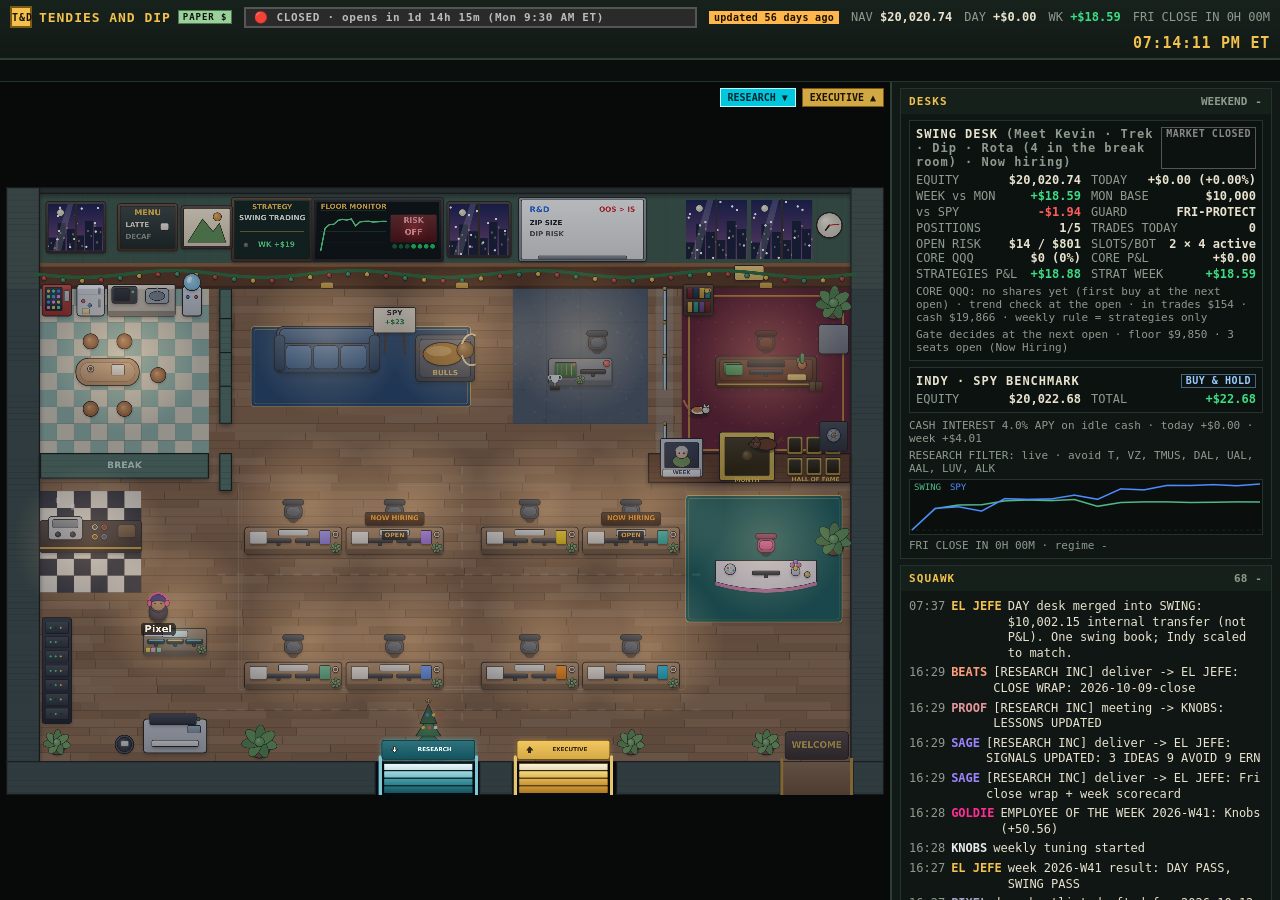
==== index.html @ c7380599 "Inset the reception rugs off the office wall." ====
<!doctype html>
<html lang="en">
<head>
<script>/* deep link: #b1 or ?floor=b1 opens Research Inc. B1 */ if (location.hash.toLowerCase() === "#b1" || /[?&]floor=b1\b/i.test(location.search)) location.replace("b1.html"); addEventListener("hashchange", function () { if (location.hash.toLowerCase() === "#b1") location.replace("b1.html"); });</script>
<meta charset="utf-8">
<meta name="viewport" content="width=device-width,initial-scale=1,viewport-fit=cover">
<meta name="theme-color" content="#0d1210">
<meta name="apple-mobile-web-app-capable" content="yes">
<meta name="apple-mobile-web-app-status-bar-style" content="black-translucent">
<link rel="icon" href="data:,">
<title>Tendies and Dip - Trading Floor (paper money)</title>
<style>
:root{--bg:#0d1210;--panel:#121a17;--line:#24332c;--ink:#e8e2cf;--dim:#8f9a8f;--gold:#f2c14e;--silver:#c9d1d9;--up:#3ddc84;--dn:#ff5c5c;--amber:#ffb84d;
  --mono:ui-monospace,"SF Mono",Menlo,Consolas,"DejaVu Sans Mono","Liberation Mono",monospace}
*{box-sizing:border-box}
html,body{margin:0;background:var(--bg);color:var(--ink);font-family:var(--mono);font-size:12px;-webkit-text-size-adjust:100%}
a{color:var(--gold)}
#top{position:sticky;top:0;z-index:20;display:flex;flex-wrap:wrap;align-items:center;gap:6px 12px;padding:6px 10px;
  padding-top:max(6px,env(safe-area-inset-top));padding-left:max(10px,env(safe-area-inset-left));padding-right:max(10px,env(safe-area-inset-right));
  background:linear-gradient(#18221d,#111915);border-bottom:2px solid #2d3f35}
.brand{display:flex;align-items:center;gap:7px;font-weight:800;letter-spacing:.08em;white-space:nowrap}
.logo{display:inline-grid;place-items:center;width:22px;height:22px;background:var(--gold);color:#1a1205;border:2px solid #7a5a12;font-size:10px;font-weight:900}
.brand b{color:var(--gold);font-size:13px}
.paper{font-size:9px;color:#111;background:#9ad19a;padding:1px 4px;border:1px solid #4c7a4c}
.pill{font-weight:800;letter-spacing:.06em;padding:2px 8px;border:2px solid;font-size:11px;white-space:nowrap}
.pill.live{color:#fff;background:#1a7a3c;border-color:#3ddc84}.pill.pre{color:#1b1200;background:var(--amber);border-color:#ffe0a3}
.pill.after{color:#cfe1ff;background:#26365a;border-color:#4c6aa8}.pill.closed{color:#bbb;background:#2a2a2a;border-color:#555}
#mkt{flex:1 1 auto;min-width:0;max-width:100%;overflow:hidden;text-overflow:ellipsis}
.age{font-size:10px;color:#9fb8a8;white-space:nowrap;letter-spacing:.03em}.age.stale{color:#1b1200;background:#ffb74d;padding:1px 5px;font-weight:800}
.stats{display:flex;gap:12px;flex-wrap:wrap;color:var(--dim);white-space:nowrap}.stats b{color:var(--ink)}
#clock{margin-left:auto;font-weight:800;font-size:15px;color:var(--gold);letter-spacing:.05em;white-space:nowrap}
.up{color:var(--up)!important}.dn{color:var(--dn)!important}.mut{color:var(--dim)}
#ticker{overflow:hidden;white-space:nowrap;background:#0a0f0d;border-bottom:1px solid var(--line);height:22px;line-height:22px;font-weight:700}
#tickInner{display:inline-block;padding-left:100%;animation:tick 60s linear infinite}
#tickInner span{margin-right:22px}
@keyframes tick{from{transform:translateX(0)}to{transform:translateX(-100%)}}
#main{display:block}
#floorWrap{position:relative;background:#070a09;display:flex;justify-content:center;align-items:center;overflow:hidden}
#floorWrap.zoomed{justify-content:flex-start;overflow-x:auto;-webkit-overflow-scrolling:touch}
#cv{display:block;image-rendering:pixelated;image-rendering:crisp-edges;touch-action:manipulation;cursor:pointer;flex:none}
#floorBtns{position:absolute;right:6px;top:6px;display:flex;gap:6px}
#floorBtns button{font:inherit;font-size:10px;font-weight:800;color:var(--ink);background:#1b2722cc;border:1px solid #3a5045;padding:3px 7px}
#panel{background:var(--panel);padding:6px 8px 20px;padding-left:max(8px,env(safe-area-inset-left));padding-right:max(8px,env(safe-area-inset-right));
  padding-bottom:max(20px,env(safe-area-inset-bottom))}
details{border:1px solid var(--line);background:#0f1613;margin:0 0 6px}
summary{cursor:pointer;list-style:none;padding:6px 8px;font-weight:800;letter-spacing:.1em;color:var(--gold);background:#16201b;display:flex;justify-content:space-between;align-items:center;font-size:11px}
summary::-webkit-details-marker{display:none}
summary::after{content:"+";color:var(--dim)}details[open]>summary::after{content:"-"}
summary .cnt{color:var(--dim);font-weight:600;letter-spacing:0;margin-left:auto;margin-right:8px}
.sec{padding:6px 8px}
.desk{border:1px solid var(--line);padding:6px;margin-bottom:6px;background:#0c120f}
.desk h4{margin:0 0 4px;display:flex;justify-content:space-between;font-size:12px;letter-spacing:.08em}
.grid2{display:grid;grid-template-columns:1fr 1fr;gap:2px 10px}
.kv{display:flex;justify-content:space-between;gap:6px;white-space:nowrap}.kv span:first-child{color:var(--dim)}
.badge{display:inline-block;padding:0 4px;font-size:10px;font-weight:800;border:1px solid;letter-spacing:.05em;white-space:nowrap}
.b-trade{color:#0b1;border-color:#2a6}.b-sit{color:var(--amber);border-color:#a77a2a}.b-bench{color:#ff8a8a;border-color:#a44}
.b-hold{color:#9cf;border-color:#468}.b-home{color:#888;border-color:#555}.b-act{color:var(--up);border-color:#2a6}
.gate{margin-top:4px;color:var(--dim);font-size:11px}
canvas.spark{width:100%;height:56px;display:block;background:#0a0f0d;border:1px solid var(--line);margin-top:4px}
.row{display:flex;gap:6px;align-items:center;padding:3px 0;border-bottom:1px dotted #1f2b25}
.row:last-child{border-bottom:0}
.sw{width:10px;height:10px;flex:none;border:1px solid #000}
.nm{font-weight:800;min-width:56px}
.grow{flex:1;min-width:0;overflow:hidden;text-overflow:ellipsis;white-space:nowrap}
.r{text-align:right;white-space:nowrap}
.sq{display:flex;gap:6px;padding:2px 0;line-height:1.3}.sq .t{color:var(--dim);flex:none}.sq .w{font-weight:800;flex:none}.sq .m{flex:1;min-width:0}
.sq.amb{opacity:.55;font-style:italic}
table{width:100%;border-collapse:collapse}td,th{padding:2px 3px;text-align:left;white-space:nowrap}th{color:var(--dim);font-weight:600;border-bottom:1px solid var(--line)}
td.n,th.n{text-align:right}
.lb .row .rank{width:16px;color:var(--dim)}
.medal{display:inline-block;width:12px;height:12px;border-radius:50%;border:2px solid;vertical-align:-2px;margin-right:4px}
.medal.s{background:#dfe6ee;border-color:#8b97a5}.medal.g{background:#ffd54a;border-color:#a87b00}
.hof{display:flex;gap:6px;flex-wrap:wrap;margin-top:4px}.hof span{border:2px solid #a87b00;background:#2a210a;padding:1px 5px;color:var(--gold)}
.watch{color:#9fd3ff}
footer{color:var(--dim);font-size:10px;padding:8px 2px;line-height:1.5}
#card{position:fixed;z-index:50;left:50%;bottom:max(12px,env(safe-area-inset-bottom));transform:translateX(-50%);width:min(380px,calc(100vw - 20px));max-height:70vh;overflow:auto;
  background:#fbf3dc;color:#1d1a12;border:3px solid #1d1a12;box-shadow:5px 5px 0 #000;padding:10px 12px;font-size:12px;line-height:1.4}
#card.hidden{display:none}#card h3{margin:0 0 4px;font-size:15px}#card .x{position:absolute;right:8px;top:4px;font-weight:900;cursor:pointer;font-size:16px}
#card .mut{color:#6b6450}#card table th{color:#6b6450;border-color:#c9bd9a}
/* side by side on landscape / desktop */
@media (min-width:760px) and (min-aspect-ratio:1/1){
  html,body{height:100%;overflow:hidden}
  body{display:flex;flex-direction:column}
  #main{flex:1;min-height:0;display:grid;grid-template-columns:minmax(0,1fr) 390px}
  #floorWrap{height:100%}
  #panel{overflow-y:auto;border-left:2px solid #2d3f35;height:100%}
  #zoomBtn{display:none}
}
@media (max-width:520px){#top{gap:4px 10px}.stats{gap:9px;font-size:11px}#clock{font-size:13px}.brand b{font-size:12px}
  #mkt{flex:1 1 auto;font-size:10px;letter-spacing:.04em;white-space:nowrap;text-align:center}.age{font-size:9px}}
</style>
</head>
<body>
<header id="top">
  <div class="brand"><span class="logo">T&amp;D</span><b>TENDIES AND DIP</b><span class="paper">PAPER $</span></div>
  <span id="mkt" class="pill closed" title="US stock market hours (ET)">CLOSED</span>
  <span id="age" class="age">loading...</span>
  <div class="stats"><span>NAV <b id="nav">-</b></span><span>DAY <b id="dpl">-</b></span><span>WK <b id="wpl">-</b></span><span id="fri" class="mut"></span></div>
  <span id="clock">--:--:-- ET</span>
</header>
<div id="ticker"><div id="tickInner">loading tape...</div></div>
<div id="main">
  <section id="floorWrap"><canvas id="cv" width="416" height="288" aria-label="Trading floor"></canvas>
    <div id="floorBtns"><button id="b1Btn" type="button" title="Stairs down to Research" style="color:#03262c;background:#00e5ffdd;border-color:#bff8ff">RESEARCH &#9660;</button><button id="phBtn" type="button" title="Stairs up to Executive" style="color:#1a1205;background:#f2c14edd;border-color:#7a5a12">EXECUTIVE &#9650;</button><button id="zoomBtn" type="button">ZOOM</button></div></section>
  <aside id="panel">
    <details open id="s-desks"><summary>DESKS <span class="cnt" id="c-desks"></span></summary><div class="sec" id="desks"></div></details>
    <details open id="s-squawk"><summary>SQUAWK <span class="cnt" id="c-squawk"></span></summary><div class="sec" id="squawk"></div></details>
    <details open id="s-chat"><summary>OFFICE CHATTER <span class="cnt" id="c-chat"></span></summary><div class="sec" id="chat"></div></details>
    <details open id="s-ri"><summary>RESEARCH INC. (FLOOR BELOW) <span class="cnt" id="c-ri"></span></summary><div class="sec" id="ri"></div></details>
    <details open id="s-roster"><summary>ROSTER <span class="cnt" id="c-roster"></span></summary><div class="sec" id="roster"></div></details>
    <details open id="s-uni"><summary>UNIVERSE <span class="cnt" id="c-uni"></span></summary><div class="sec" id="uni"></div></details>
    <details open id="s-pos"><summary>POSITIONS &amp; WATCHLIST <span class="cnt" id="c-pos"></span></summary><div class="sec" id="pos"></div></details>
    <details open id="s-trades"><summary>RECENT TRADES <span class="cnt" id="c-trades"></span></summary><div class="sec" id="trades"></div></details>
    <details open id="s-awards"><summary>AWARDS & PROMOTIONS</summary><div class="sec lb" id="awards"></div></details>
    <details id="s-rd"><summary>R&amp;D: KNOBS + QUALIFICATION</summary><div class="sec" id="rd"></div></details>
    <footer><a id="b1Link" href="b1.html?v=exec4" style="color:#00e5ff;font-weight:800">&#9660; Research</a> &middot; <a id="phLink" href="top.html?v=exec4" style="color:#f2c14e;font-weight:800">&#9650; Executive</a> &middot; Simulated money only. Deterministic engine, zero tokens; this page just reads <code>state.json</code> (every 3 s live, every ~45 s on the always-on github.io copy).
      <br><span id="upd"></span></footer>
  </aside>
</div>
<div id="card" class="hidden"><span class="x" id="cardX">&times;</span><div id="cardBody"></div></div>
<script src="promo.js?v=promo1"></script>
<script src="floor2d.js?v=exec4"></script>
<script src="social.js?v=aisles1"></script>
<script src="seasons.js?v=aisles1"></script>
<script src="universe_panel.js?v=deskb1"></script>
<script src="rim_common.js?v=exec4"></script>
<script src="rim_floor.js?v=exec4"></script>
<script src="office_life.js?v=h2"></script>
<script src="exec_clock.js?v=ph1"></script>
<script src="exec_main.js?v=exec4"></script>
</body>
</html>
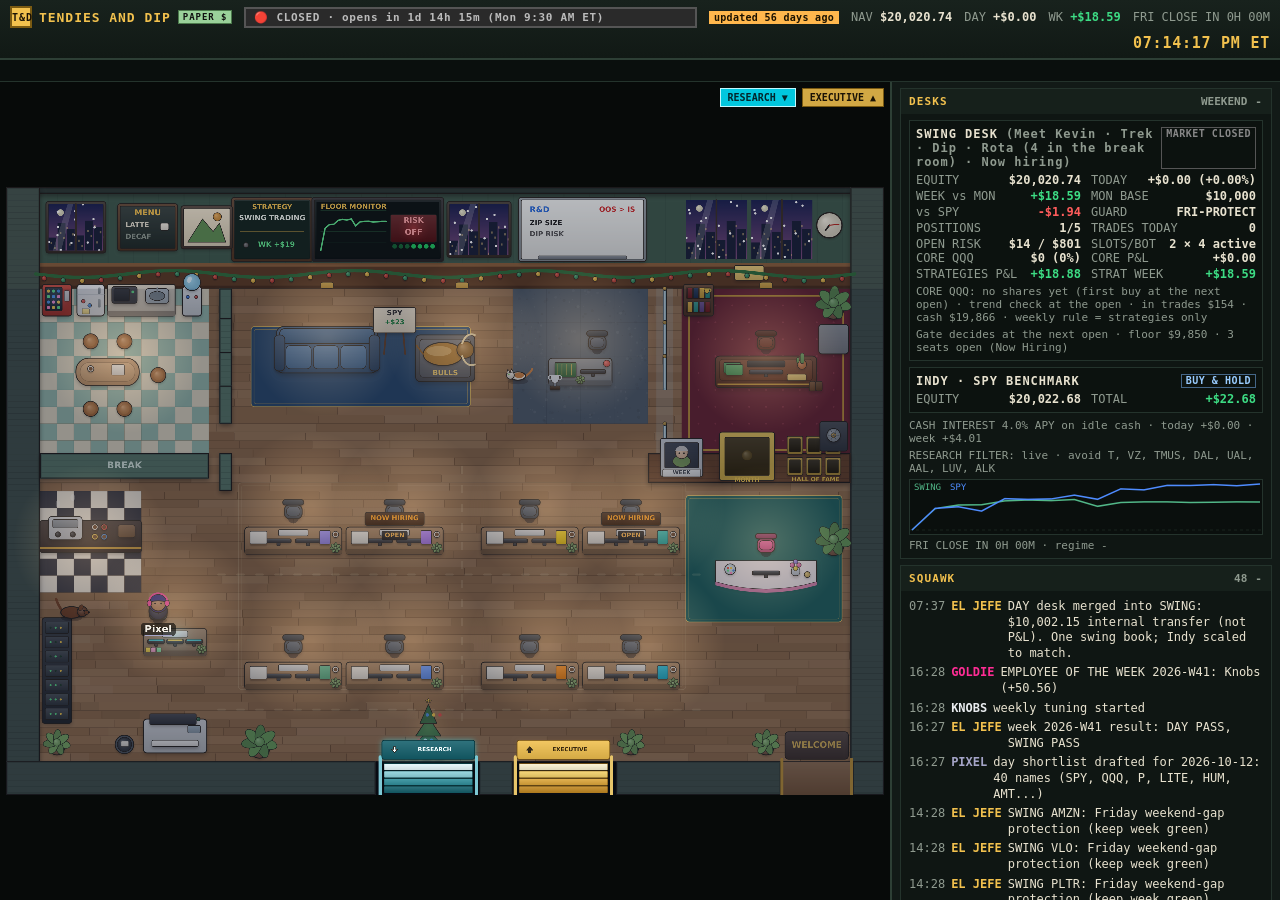
==== commit b6236774: "Name the CEO Ryan. Keep the internal id vance. Display strings and the handoff only. Cache query is " ====
--- a/index.html
+++ b/index.html
@@ -113,20 +113,20 @@
     <details open id="s-trades"><summary>RECENT TRADES <span class="cnt" id="c-trades"></span></summary><div class="sec" id="trades"></div></details>
     <details open id="s-awards"><summary>AWARDS & PROMOTIONS</summary><div class="sec lb" id="awards"></div></details>
     <details id="s-rd"><summary>R&amp;D: KNOBS + QUALIFICATION</summary><div class="sec" id="rd"></div></details>
-    <footer><a id="b1Link" href="b1.html?v=exec4" style="color:#00e5ff;font-weight:800">&#9660; Research</a> &middot; <a id="phLink" href="top.html?v=exec4" style="color:#f2c14e;font-weight:800">&#9650; Executive</a> &middot; Simulated money only. Deterministic engine, zero tokens; this page just reads <code>state.json</code> (every 3 s live, every ~45 s on the always-on github.io copy).
+    <footer><a id="b1Link" href="b1.html?v=exec5" style="color:#00e5ff;font-weight:800">&#9660; Research</a> &middot; <a id="phLink" href="top.html?v=exec5" style="color:#f2c14e;font-weight:800">&#9650; Executive</a> &middot; Simulated money only. Deterministic engine, zero tokens; this page just reads <code>state.json</code> (every 3 s live, every ~45 s on the always-on github.io copy).
       <br><span id="upd"></span></footer>
   </aside>
 </div>
 <div id="card" class="hidden"><span class="x" id="cardX">&times;</span><div id="cardBody"></div></div>
 <script src="promo.js?v=promo1"></script>
-<script src="floor2d.js?v=exec4"></script>
+<script src="floor2d.js?v=exec5"></script>
 <script src="social.js?v=aisles1"></script>
 <script src="seasons.js?v=aisles1"></script>
 <script src="universe_panel.js?v=deskb1"></script>
-<script src="rim_common.js?v=exec4"></script>
-<script src="rim_floor.js?v=exec4"></script>
+<script src="rim_common.js?v=exec5"></script>
+<script src="rim_floor.js?v=exec5"></script>
 <script src="office_life.js?v=h2"></script>
-<script src="exec_clock.js?v=ph1"></script>
-<script src="exec_main.js?v=exec4"></script>
+<script src="exec_clock.js?v=exec5"></script>
+<script src="exec_main.js?v=exec5"></script>
 </body>
 </html>
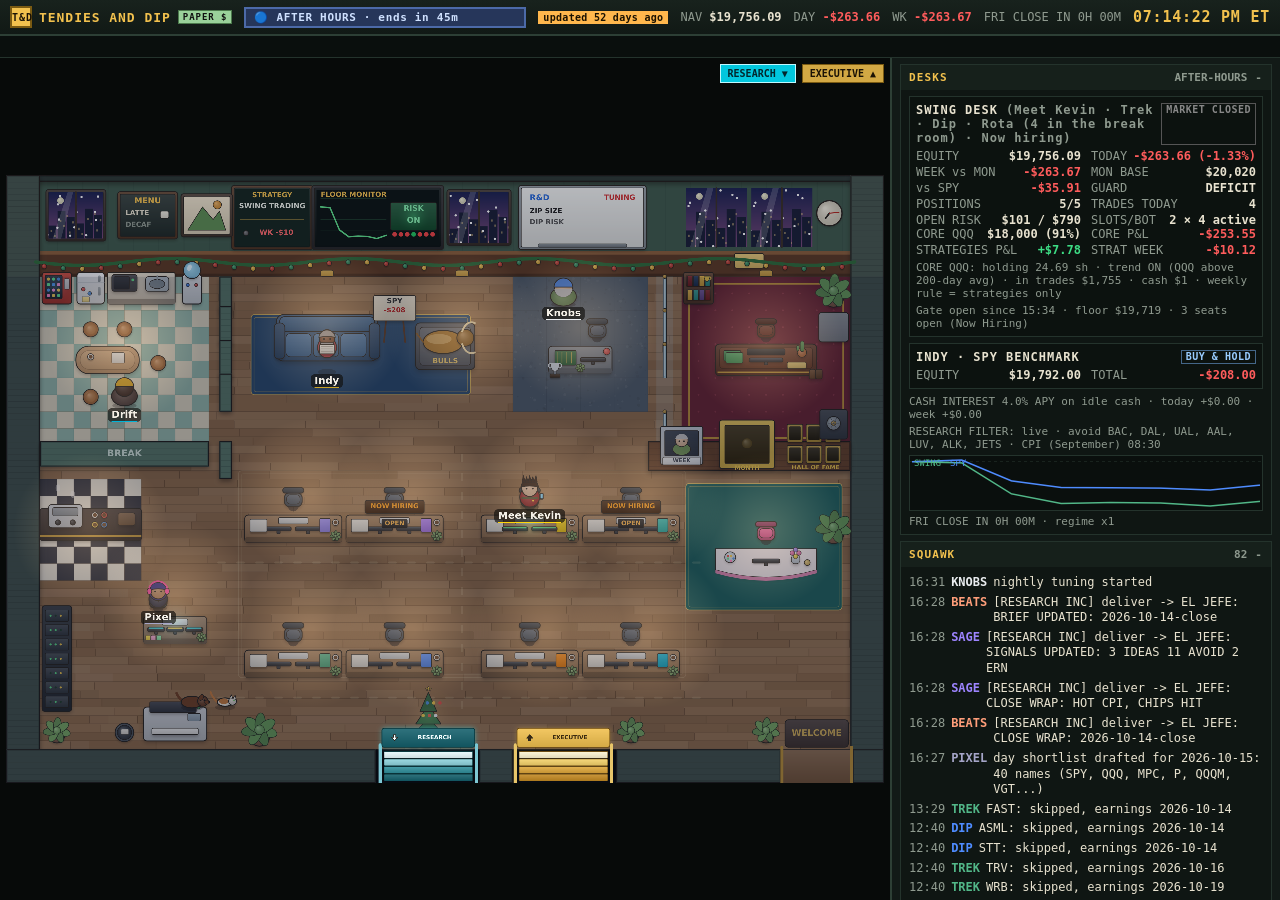
==== commit de2f02a3: "Executive suite cleanup: drop unreachable duplicate stair check, add mobile-web-app-capable meta" ====
--- a/index.html
+++ b/index.html
@@ -6,6 +6,7 @@
 <meta name="viewport" content="width=device-width,initial-scale=1,viewport-fit=cover">
 <meta name="theme-color" content="#0d1210">
 <meta name="apple-mobile-web-app-capable" content="yes">
+<meta name="mobile-web-app-capable" content="yes">
 <meta name="apple-mobile-web-app-status-bar-style" content="black-translucent">
 <link rel="icon" href="data:,">
 <title>Tendies and Dip - Trading Floor (paper money)</title>
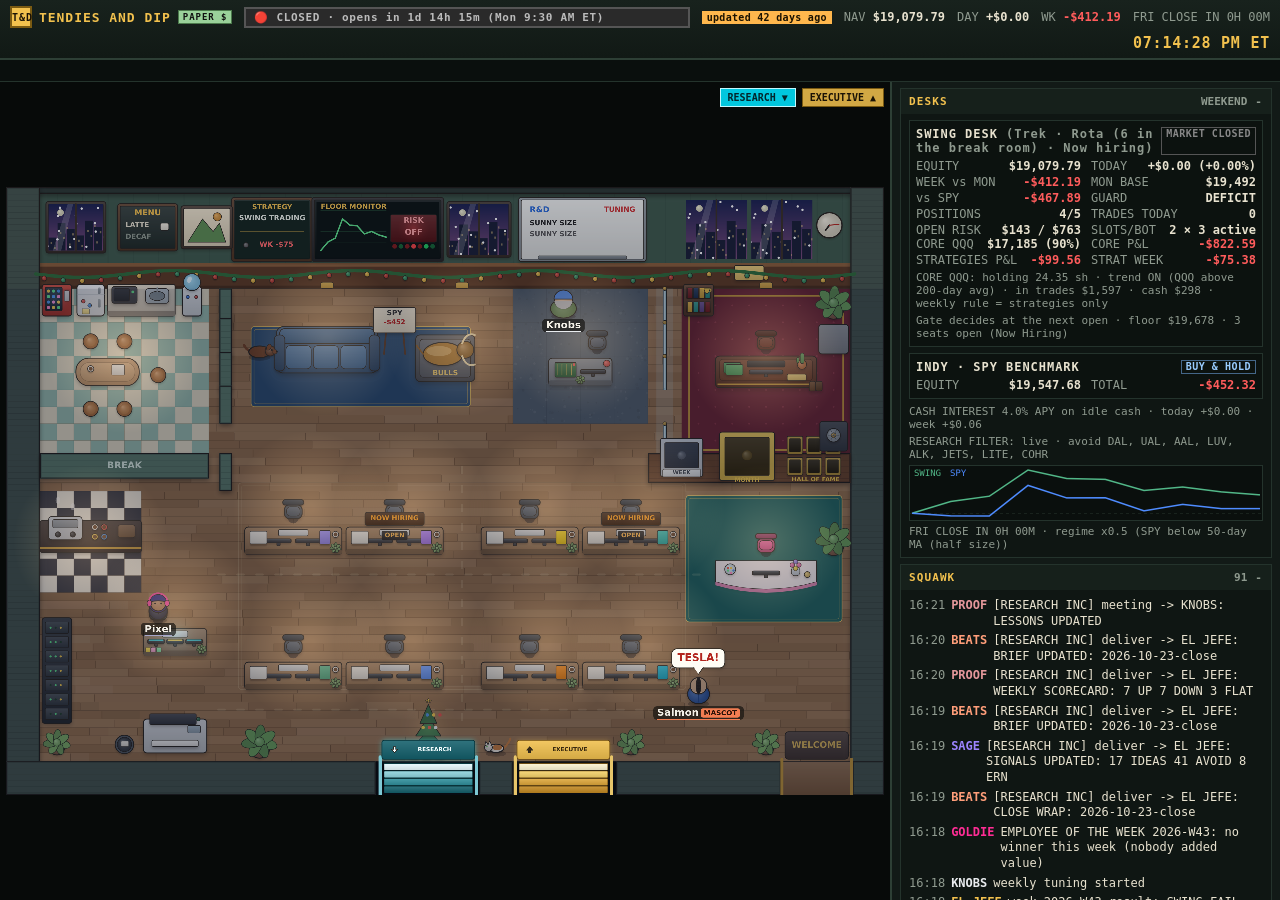
==== commit 4a026152: "Add Salmon office mascot (cosmetic only, not a trader)" ====
--- a/index.html
+++ b/index.html
@@ -129,5 +129,6 @@
 <script src="office_life.js?v=h2"></script>
 <script src="exec_clock.js?v=exec5"></script>
 <script src="exec_main.js?v=exec5"></script>
+<script src="salmon.js?v=salmon1"></script>
 </body>
 </html>
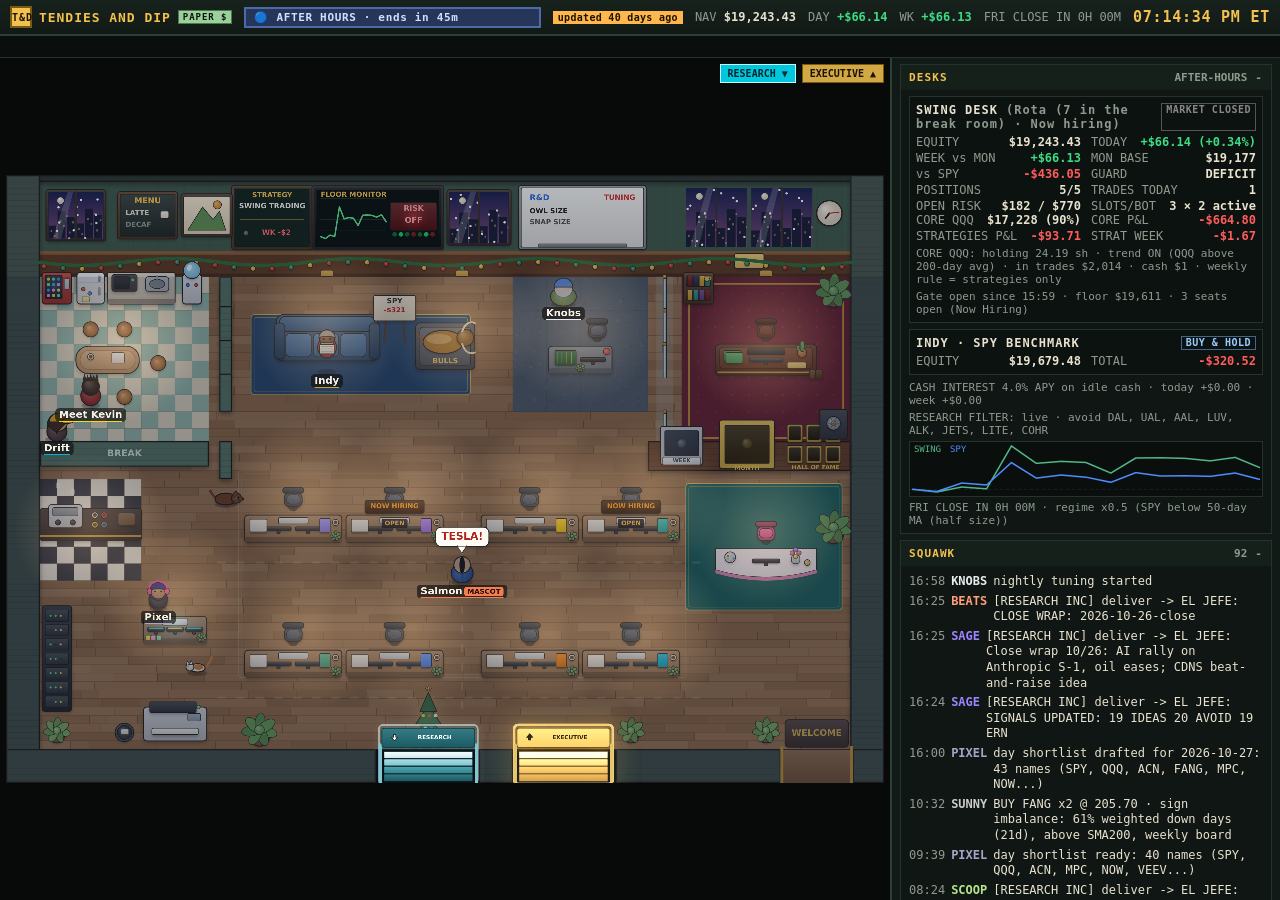
==== commit dd216dff: "Elevator/stairs: pulsing gold/white glow on all floors so floor navigation reads as clickable (reduc" ====
--- a/index.html
+++ b/index.html
@@ -9,6 +9,7 @@
 <meta name="mobile-web-app-capable" content="yes">
 <meta name="apple-mobile-web-app-status-bar-style" content="black-translucent">
 <link rel="icon" href="data:,">
+<link rel="stylesheet" href="elevator_glow.css?v=glow1">
 <title>Tendies and Dip - Trading Floor (paper money)</title>
 <style>
 :root{--bg:#0d1210;--panel:#121a17;--line:#24332c;--ink:#e8e2cf;--dim:#8f9a8f;--gold:#f2c14e;--silver:#c9d1d9;--up:#3ddc84;--dn:#ff5c5c;--amber:#ffb84d;
@@ -124,7 +125,7 @@
 <script src="social.js?v=aisles1"></script>
 <script src="seasons.js?v=aisles1"></script>
 <script src="universe_panel.js?v=deskb1"></script>
-<script src="rim_common.js?v=exec5"></script>
+<script src="rim_common.js?v=glow1"></script>
 <script src="rim_floor.js?v=exec5"></script>
 <script src="office_life.js?v=h2"></script>
 <script src="exec_clock.js?v=exec5"></script>
--- a/elevator_glow.css
+++ b/elevator_glow.css
@@ -0,0 +1,10 @@
+/* Floor-navigation buttons (stairs/elevator): gentle pulsing glow so they read as clickable. 2026-10-26.
+   Same 1.8 s ease-in-out loop as the in-scene stairs (rim_common.js). Static glow with prefers-reduced-motion. */
+@keyframes tdpNavPulse{0%,100%{box-shadow:0 0 3px 1px rgba(255,214,110,.45),0 0 0 0 rgba(255,255,255,0);filter:brightness(1)}
+  50%{box-shadow:0 0 10px 3px rgba(255,214,110,.85),0 0 4px 1px rgba(255,255,255,.55);filter:brightness(1.18)}}
+#phBtn,#b1Btn,#upBtn,#upBtn2,#downBtn{cursor:pointer;animation:tdpNavPulse 1.8s ease-in-out infinite}
+#phBtn:hover,#b1Btn:hover,#upBtn:hover,#upBtn2:hover,#downBtn:hover,
+#phBtn:active,#b1Btn:active,#upBtn:active,#upBtn2:active,#downBtn:active,
+#phBtn:focus-visible,#b1Btn:focus-visible,#upBtn:focus-visible,#upBtn2:focus-visible,#downBtn:focus-visible{
+  animation:none;box-shadow:0 0 14px 4px rgba(255,220,120,.95),0 0 6px 2px rgba(255,255,255,.8);filter:brightness(1.25)}
+@media (prefers-reduced-motion:reduce){#phBtn,#b1Btn,#upBtn,#upBtn2,#downBtn{animation:none;box-shadow:0 0 7px 2px rgba(255,214,110,.7)}}
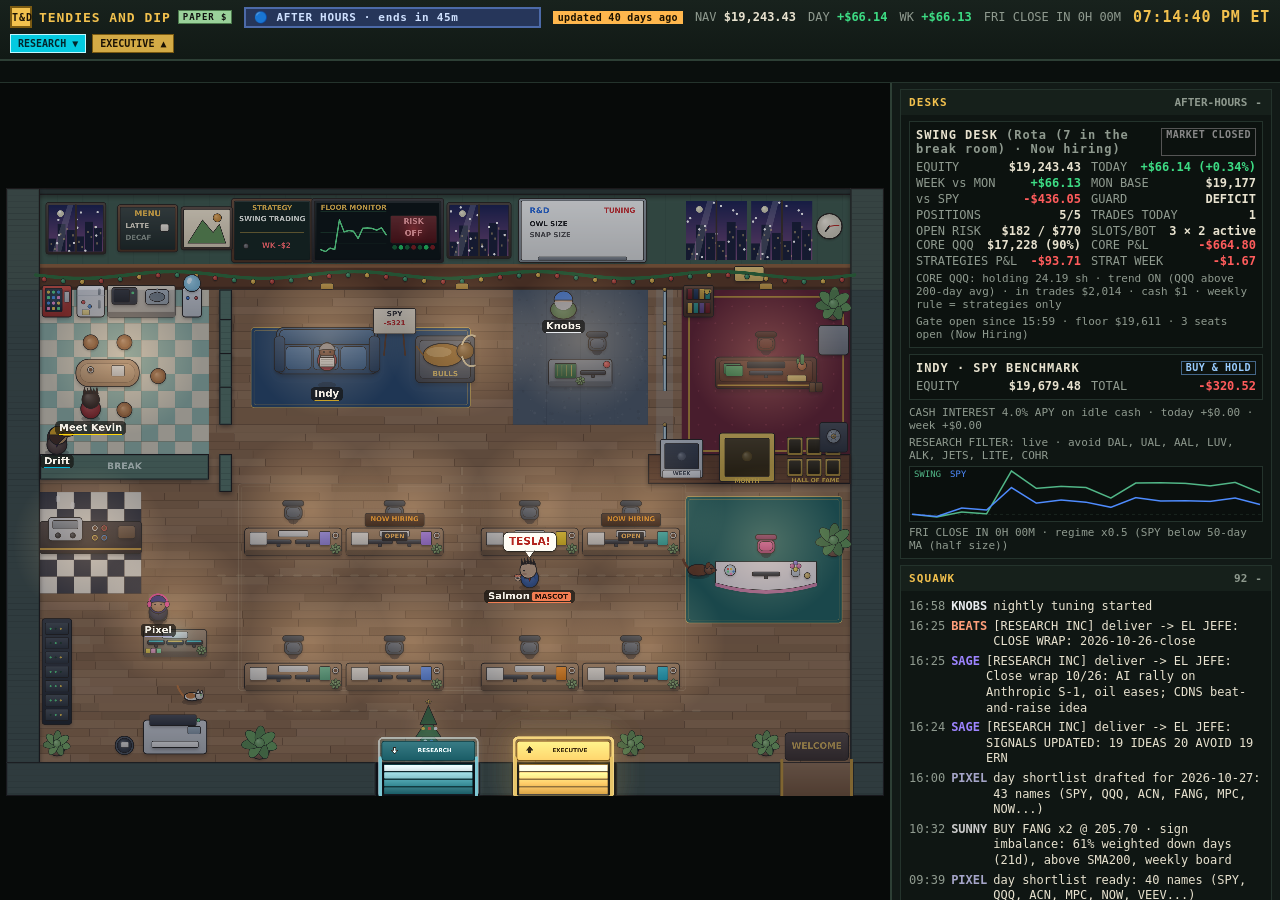
==== commit 6f71f00a: "Floor + zoom buttons moved into the header bar on all floors; scene window has no overlays" ====
--- a/index.html
+++ b/index.html
@@ -40,7 +40,7 @@
 #floorWrap{position:relative;background:#070a09;display:flex;justify-content:center;align-items:center;overflow:hidden}
 #floorWrap.zoomed{justify-content:flex-start;overflow-x:auto;-webkit-overflow-scrolling:touch}
 #cv{display:block;image-rendering:pixelated;image-rendering:crisp-edges;touch-action:manipulation;cursor:pointer;flex:none}
-#floorBtns{position:absolute;right:6px;top:6px;display:flex;gap:6px}
+#floorBtns{position:static;display:flex;flex-wrap:wrap;align-items:center;gap:6px;flex:0 0 auto}   /* floor + zoom buttons live in the header now: nothing overlays the scene */
 #floorBtns button{font:inherit;font-size:10px;font-weight:800;color:var(--ink);background:#1b2722cc;border:1px solid #3a5045;padding:3px 7px}
 #panel{background:var(--panel);padding:6px 8px 20px;padding-left:max(8px,env(safe-area-inset-left));padding-right:max(8px,env(safe-area-inset-right));
   padding-bottom:max(20px,env(safe-area-inset-bottom))}
@@ -99,11 +99,11 @@
   <span id="age" class="age">loading...</span>
   <div class="stats"><span>NAV <b id="nav">-</b></span><span>DAY <b id="dpl">-</b></span><span>WK <b id="wpl">-</b></span><span id="fri" class="mut"></span></div>
   <span id="clock">--:--:-- ET</span>
+  <div id="floorBtns"><button id="b1Btn" type="button" title="Stairs down to Research" style="color:#03262c;background:#00e5ffdd;border-color:#bff8ff">RESEARCH &#9660;</button><button id="phBtn" type="button" title="Stairs up to Executive" style="color:#1a1205;background:#f2c14edd;border-color:#7a5a12">EXECUTIVE &#9650;</button><button id="zoomBtn" type="button">ZOOM</button></div>
 </header>
 <div id="ticker"><div id="tickInner">loading tape...</div></div>
 <div id="main">
-  <section id="floorWrap"><canvas id="cv" width="416" height="288" aria-label="Trading floor"></canvas>
-    <div id="floorBtns"><button id="b1Btn" type="button" title="Stairs down to Research" style="color:#03262c;background:#00e5ffdd;border-color:#bff8ff">RESEARCH &#9660;</button><button id="phBtn" type="button" title="Stairs up to Executive" style="color:#1a1205;background:#f2c14edd;border-color:#7a5a12">EXECUTIVE &#9650;</button><button id="zoomBtn" type="button">ZOOM</button></div></section>
+  <section id="floorWrap"><canvas id="cv" width="416" height="288" aria-label="Trading floor"></canvas></section>
   <aside id="panel">
     <details open id="s-desks"><summary>DESKS <span class="cnt" id="c-desks"></span></summary><div class="sec" id="desks"></div></details>
     <details open id="s-squawk"><summary>SQUAWK <span class="cnt" id="c-squawk"></span></summary><div class="sec" id="squawk"></div></details>
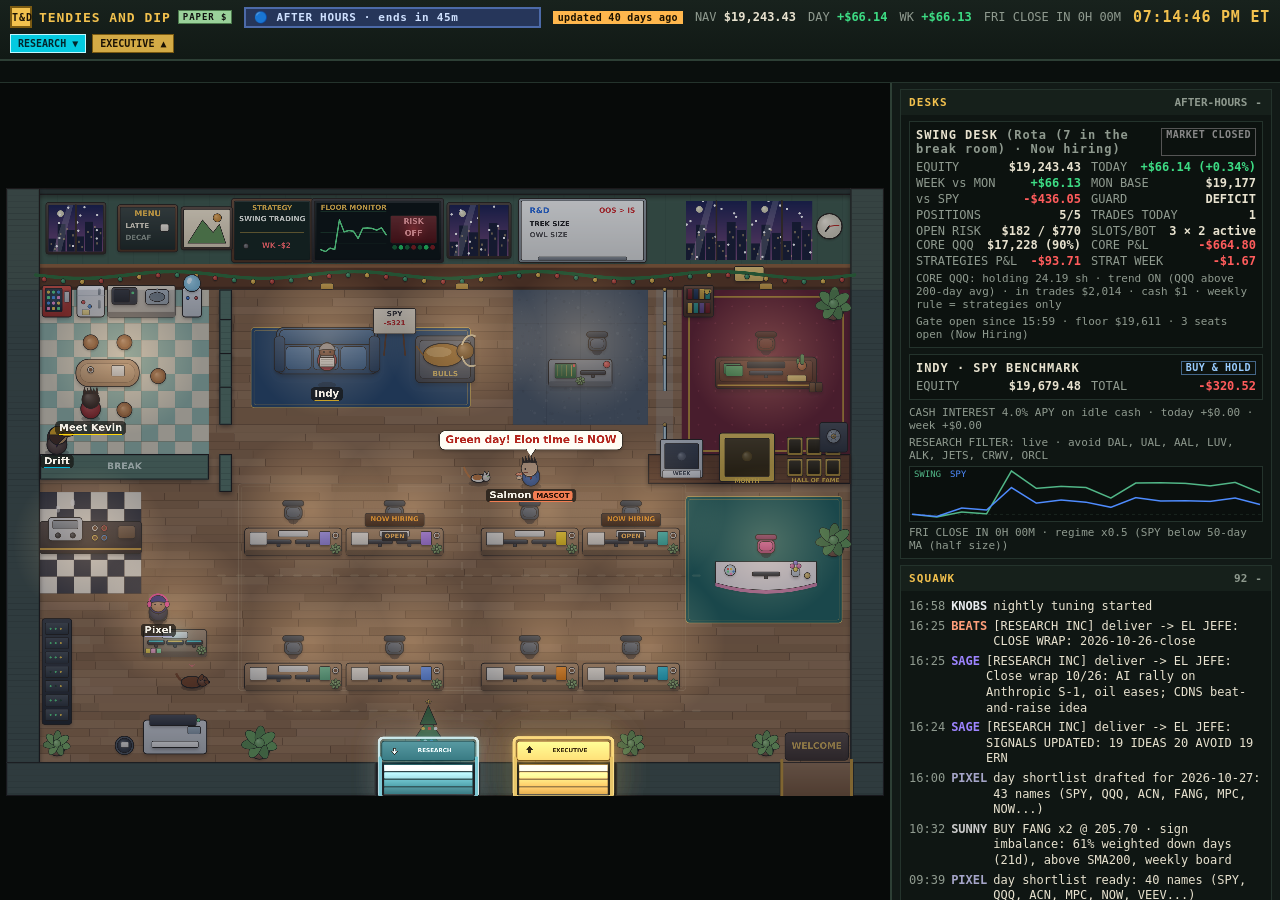
==== commit dd94dbbb: "Salmon: Elon super-fan personality (74 own lines, context-aware, pitches TSLA to coworkers who reply" ====
--- a/index.html
+++ b/index.html
@@ -122,14 +122,14 @@
 <div id="card" class="hidden"><span class="x" id="cardX">&times;</span><div id="cardBody"></div></div>
 <script src="promo.js?v=promo1"></script>
 <script src="floor2d.js?v=exec5"></script>
-<script src="social.js?v=aisles1"></script>
-<script src="seasons.js?v=aisles1"></script>
+<script src="social.js?v=pelosi1"></script>
+<script src="seasons.js?v=pelosi1"></script>
 <script src="universe_panel.js?v=deskb1"></script>
-<script src="rim_common.js?v=glow1"></script>
+<script src="rim_common.js?v=pelosi1"></script>
 <script src="rim_floor.js?v=exec5"></script>
 <script src="office_life.js?v=h2"></script>
-<script src="exec_clock.js?v=exec5"></script>
+<script src="exec_clock.js?v=pelosi1"></script>
 <script src="exec_main.js?v=exec5"></script>
-<script src="salmon.js?v=salmon1"></script>
+<script src="salmon.js?v=salmon2"></script>
 </body>
 </html>
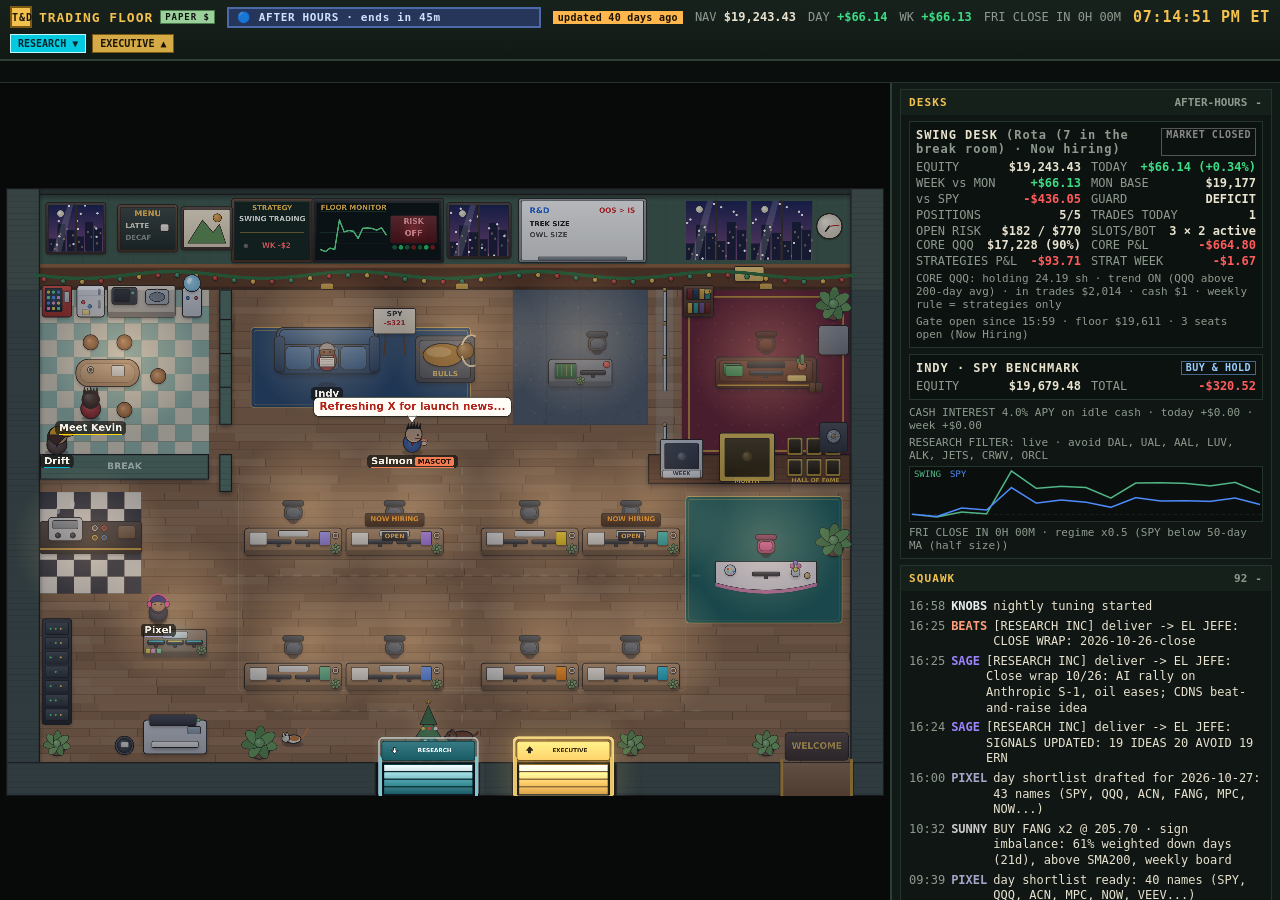
==== commit 50781ff0: "Trading floor header label: TENDIES AND DIP -> TRADING FLOOR (tab title unchanged)" ====
--- a/index.html
+++ b/index.html
@@ -94,7 +94,7 @@
 </head>
 <body>
 <header id="top">
-  <div class="brand"><span class="logo">T&amp;D</span><b>TENDIES AND DIP</b><span class="paper">PAPER $</span></div>
+  <div class="brand"><span class="logo">T&amp;D</span><b>TRADING FLOOR</b><span class="paper">PAPER $</span></div>
   <span id="mkt" class="pill closed" title="US stock market hours (ET)">CLOSED</span>
   <span id="age" class="age">loading...</span>
   <div class="stats"><span>NAV <b id="nav">-</b></span><span>DAY <b id="dpl">-</b></span><span>WK <b id="wpl">-</b></span><span id="fri" class="mut"></span></div>
